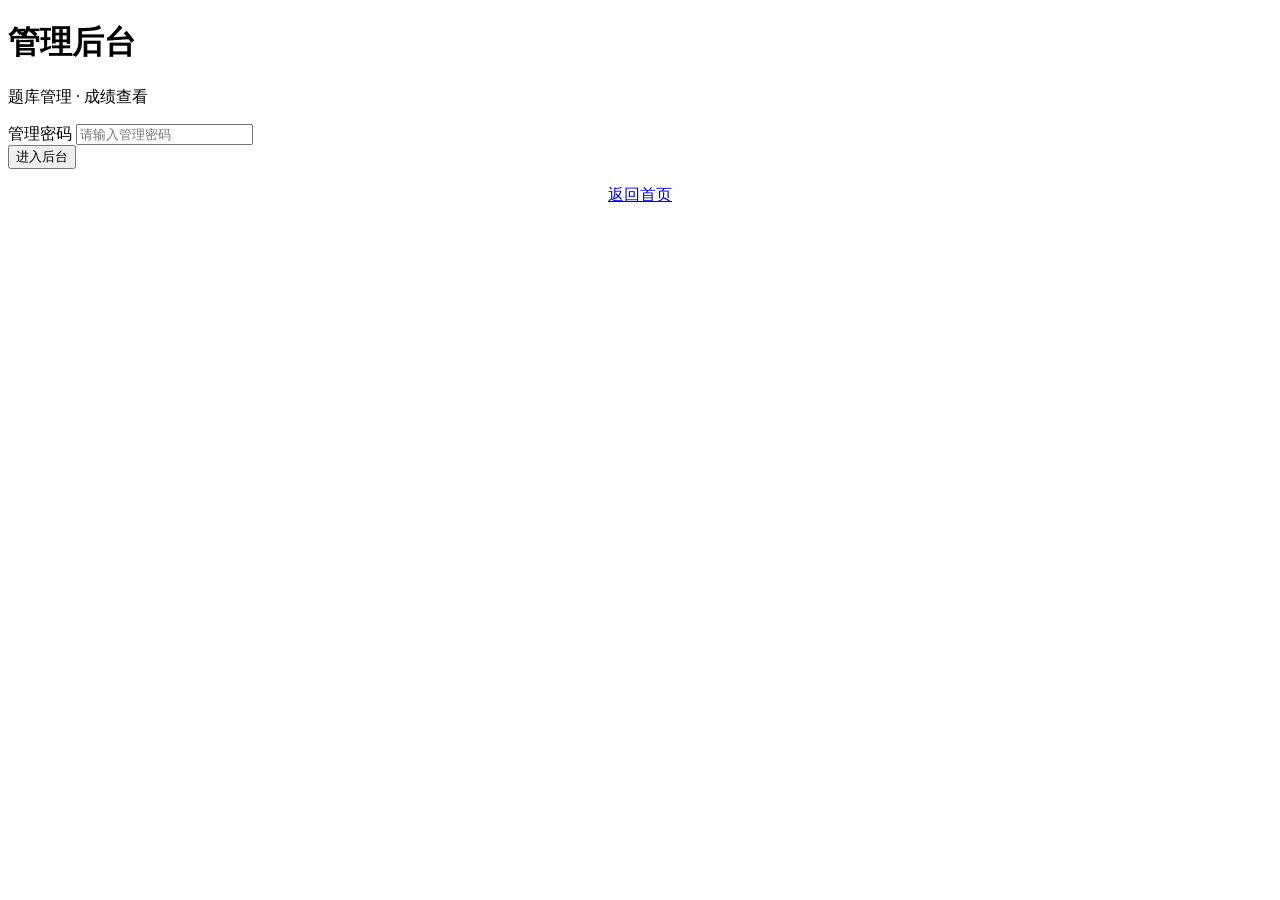
==== admin.html @ 71814c02 "Upload admin.html" ====
<!DOCTYPE html>
<html lang="zh-CN">
<head>
  <meta charset="UTF-8">
  <meta name="viewport" content="width=device-width, initial-scale=1.0, maximum-scale=1.0, user-scalable=no">
  <title>管理后台 - WCM 知识闯关</title>
  <link rel="stylesheet" href="css/style.css">
</head>
<body>
  <div class="container">
    <div class="header">
      <h1>管理后台</h1>
      <p class="subtitle">题库管理 · 成绩查看</p>
    </div>

    <!-- Login -->
    <div class="card" id="loginCard">
      <div class="input-group">
        <label>管理密码</label>
        <input type="password" id="pwdInput" placeholder="请输入管理密码" maxlength="30">
      </div>
      <button class="btn btn-primary" id="loginBtn" onclick="adminLogin()">进入后台</button>
    </div>

    <!-- Admin Panel -->
    <div id="adminPanel" style="display:none;flex:1">

      <!-- Stats -->
      <div class="admin-section">
        <h3>题库概览</h3>
        <div class="stat-grid" id="statGrid">
          <div class="stat-box"><div class="num" id="statTotal">-</div><div class="label">总题数</div></div>
          <div class="stat-box"><div class="num" id="statSingle">-</div><div class="label">单选题</div></div>
          <div class="stat-box"><div class="num" id="statMultiple">-</div><div class="label">多选题</div></div>
          <div class="stat-box"><div class="num" id="statJudge">-</div><div class="label">判断题</div></div>
          <div class="stat-box"><div class="num" id="statScores">-</div><div class="label">成绩数</div></div>
          <div class="stat-box"><div class="num" id="statPlayers">-</div><div class="label">参与人数</div></div>
        </div>
        <button class="btn btn-outline" style="margin-top:12px;font-size:14px" onclick="loadStats()">刷新统计</button>
      </div>

      <!-- Upload Questions -->
      <div class="admin-section">
        <h3>上传题库</h3>
        <p style="font-size:13px;color:var(--text-tertiary);margin-bottom:12px">
          支持 JSON 格式，每题包含：type(single/multiple/judge)、content、options(数组)、correctAnswers(索引数组)
        </p>

        <div style="margin-bottom:12px">
          <button class="btn btn-outline" style="font-size:14px" onclick="document.getElementById('fileInput').click()">选择 JSON 文件导入</button>
          <input type="file" id="fileInput" accept=".json" style="display:none" onchange="handleFileUpload(event)">
        </div>

        <div style="margin-bottom:12px;text-align:center">
          <span style="font-size:13px;color:var(--text-tertiary)">或</span>
        </div>

        <div class="input-group">
          <label>手动输入 JSON</label>
          <textarea id="jsonInput" rows="8" placeholder='[
  {
    "type": "single",
    "content": "示例题目？",
    "options": ["选项A", "选项B", "选项C", "选项D"],
    "correctAnswers": [0]
  },
  {
    "type": "multiple",
    "content": "多选题示例？",
    "options": ["选项A", "选项B", "选项C"],
    "correctAnswers": [0, 2]
  },
  {
    "type": "judge",
    "content": "判断题示例？",
    "options": ["正确", "错误"],
    "correctAnswers": [0]
  }
]' style="width:100%;padding:12px;font-size:14px;border:2px solid var(--border);border-radius:8px;font-family:monospace;resize:vertical"></textarea>
        </div>

        <div style="display:flex;gap:8px">
          <button class="btn btn-primary" style="flex:1" id="appendBtn" onclick="uploadQuestions(false)">追加导入</button>
          <button class="btn btn-teal" style="flex:1" id="replaceBtn" onclick="uploadQuestions(true)">替换全部</button>
        </div>
        <p style="font-size:12px;color:var(--text-tertiary);margin-top:8px">
          追加导入：在现有题库后添加新题<br>
          替换全部：清空旧题库，用新题库替换
        </p>
      </div>

      <!-- Question List -->
      <div class="admin-section">
        <h3>当前题库 <button class="btn-link" style="float:right;font-size:13px" onclick="exportQuestions()">导出</button></h3>
        <div id="questionList" style="max-height:400px;overflow-y:auto">
          <div class="loading" style="padding:20px"><p>点击刷新统计加载题库</p></div>
        </div>
      </div>

      <!-- Score Management -->
      <div class="admin-section">
        <h3>成绩管理</h3>
        <button class="btn btn-outline" style="font-size:14px" onclick="viewScores()">查看全部成绩</button>
        <div id="scoreList" style="margin-top:12px;max-height:400px;overflow-y:auto"></div>
      </div>

      <!-- Danger Zone -->
      <div class="admin-section" style="border:2px solid var(--danger)">
        <h3 style="color:var(--danger)">危险操作</h3>
        <button class="btn btn-danger" id="clearBtn" onclick="confirmClearQuestions()">清空全部题库</button>
        <p style="font-size:12px;color:var(--text-tertiary);margin-top:8px">此操作不可撤销，请谨慎操作</p>
      </div>

    </div>

    <div style="margin-top:auto;padding:16px 0;text-align:center">
      <a href="index.html" class="btn-link">返回首页</a>
    </div>
  </div>

  <script src="js/config.js"></script>
  <script src="js/app.js"></script>
  <script>
    let adminAuthed = false;
    let currentQuestions = [];

    document.getElementById('pwdInput').addEventListener('keypress', e => {
      if (e.key === 'Enter') adminLogin();
    });

    function adminLogin() {
      const pwd = document.getElementById('pwdInput').value.trim();
      if (pwd === CLOUD_CONFIG.adminPassword) {
        adminAuthed = true;
        document.getElementById('loginCard').style.display = 'none';
        document.getElementById('adminPanel').style.display = 'block';
        loadStats();
        showToast('登录成功', 1500);
      } else {
        showToast('密码错误', 2000);
      }
    }

    async function loadStats() {
      showToast('加载中...', 1000);
      const questions = await CloudDB.getQuestions();
      currentQuestions = questions;

      const single = questions.filter(q => (q.type || 'single') === 'single').length;
      const multiple = questions.filter(q => q.type === 'multiple').length;
      const judge = questions.filter(q => q.type === 'judge').length;

      document.getElementById('statTotal').textContent = questions.length;
      document.getElementById('statSingle').textContent = single;
      document.getElementById('statMultiple').textContent = multiple;
      document.getElementById('statJudge').textContent = judge;

      // Load scores count
      const scores = await CloudDB.getLeaderboard();
      document.getElementById('statScores').textContent = scores.length;
      const uniqueNames = new Set(scores.map(s => s.name));
      document.getElementById('statPlayers').textContent = uniqueNames.size;

      renderQuestionList(questions);
    }

    function renderQuestionList(questions) {
      const el = document.getElementById('questionList');
      if (questions.length === 0) {
        el.innerHTML = '<div class="empty-state" style="padding:20px"><p>题库为空</p></div>';
        return;
      }

      const typeMap = { single: '单选', multiple: '多选', judge: '判断' };
      const typeClass = { single: 'single', multiple: 'multiple', judge: 'judge' };

      el.innerHTML = questions.map((q, i) => {
        const qType = q.type || 'single';
        const correctLabels = (q.correctAnswers || []).map(idx => {
          const labels = ['A', 'B', 'C', 'D', 'E', 'F', 'G'];
          return labels[idx] || (idx + 1);
        }).join(', ');
        return `
          <div style="padding:12px 0;border-bottom:1px solid var(--border)">
            <div style="display:flex;align-items:center;gap:8px;margin-bottom:4px">
              <span style="font-size:12px;color:var(--text-tertiary)">#${i + 1}</span>
              <span class="question-type ${typeClass[qType]}" style="margin-bottom:0">${typeMap[qType]}</span>
            </div>
            <div style="font-size:14px;font-weight:500;margin-bottom:4px">${escapeHtml(q.content)}</div>
            <div style="font-size:12px;color:var(--teal)">正确答案: ${correctLabels}</div>
          </div>
        `;
      }).join('');
    }

    function handleFileUpload(event) {
      const file = event.target.files[0];
      if (!file) return;
      const reader = new FileReader();
      reader.onload = (e) => {
        document.getElementById('jsonInput').value = e.target.result;
        showToast('文件已读取，请选择追加或替换', 2000);
      };
      reader.readAsText(file);
    }

    async function uploadQuestions(replace) {
      const jsonText = document.getElementById('jsonInput').value.trim();
      if (!jsonText) {
        showToast('请输入或上传 JSON 数据', 2000);
        return;
      }

      let newQuestions;
      try {
        newQuestions = JSON.parse(jsonText);
        if (!Array.isArray(newQuestions)) {
          showToast('JSON 必须是数组格式', 2000);
          return;
        }
      } catch (e) {
        showToast('JSON 格式错误: ' + e.message, 3000);
        return;
      }

      // Validate
      for (let i = 0; i < newQuestions.length; i++) {
        const q = newQuestions[i];
        if (!q.content || !Array.isArray(q.options) || !Array.isArray(q.correctAnswers)) {
          showToast(`第 ${i + 1} 题格式错误，需包含 content/options/correctAnswers`, 3000);
          return;
        }
        if (!q.type) q.type = 'single';
      }

      const btn = replace ? document.getElementById('replaceBtn') : document.getElementById('appendBtn');
      btn.disabled = true;
      btn.textContent = '上传中...';

      const finalQuestions = replace ? newQuestions : [...currentQuestions, ...newQuestions];
      const ok = await CloudDB.saveQuestions(finalQuestions);

      btn.disabled = false;
      btn.textContent = replace ? '替换全部' : '追加导入';

      if (ok) {
        showToast(`成功${replace ? '替换' : '追加'} ${newQuestions.length} 题`, 2000);
        document.getElementById('jsonInput').value = '';
        document.getElementById('fileInput').value = '';
        loadStats();
      } else {
        showToast('上传失败，请检查网络和配置', 3000);
      }
    }

    function exportQuestions() {
      if (currentQuestions.length === 0) {
        showToast('题库为空', 1500);
        return;
      }
      const blob = new Blob([JSON.stringify(currentQuestions, null, 2)], { type: 'application/json' });
      const url = URL.createObjectURL(blob);
      const a = document.createElement('a');
      a.href = url;
      a.download = `questions_${Date.now()}.json`;
      a.click();
      URL.revokeObjectURL(url);
      showToast('已导出', 1500);
    }

    function confirmClearQuestions() {
      if (currentQuestions.length === 0) {
        showToast('题库已为空', 1500);
        return;
      }
      if (confirm(`确定要清空全部 ${currentQuestions.length} 道题目吗？\n此操作不可撤销！`)) {
        if (confirm('再次确认：真的要清空全部题库吗？')) {
          doClearQuestions();
        }
      }
    }

    async function doClearQuestions() {
      const btn = document.getElementById('clearBtn');
      btn.disabled = true;
      btn.textContent = '清空中...';

      const ok = await CloudDB.clearQuestions();

      btn.disabled = false;
      btn.textContent = '清空全部题库';

      if (ok) {
        showToast('题库已清空', 2000);
        loadStats();
      } else {
        showToast('清空失败，请重试', 2000);
      }
    }

    async function viewScores() {
      const el = document.getElementById('scoreList');
      el.innerHTML = '<div class="loading" style="padding:20px"><div class="spinner"></div><p>加载中...</p></div>';

      const scores = await CloudDB.getLeaderboard();

      if (scores.length === 0) {
        el.innerHTML = '<div class="empty-state" style="padding:20px"><p>暂无成绩</p></div>';
        return;
      }

      el.innerHTML = scores.map((s, i) => {
        const grade = getWCMRank(s.score, s.stars);
        const deptText = [s.department, s.section].filter(Boolean).join(' / ');
        const date = new Date(s.timestamp).toLocaleString('zh-CN', { month: '2-digit', day: '2-digit', hour: '2-digit', minute: '2-digit' });
        return `
          <div class="rank-item">
            <div class="rank-number">${i + 1}</div>
            <div class="rank-info">
              <div class="rank-name">${escapeHtml(s.name)}</div>
              <div class="rank-detail">${escapeHtml(deptText)} · ${formatTime(s.timeUsed)} · ${date}</div>
            </div>
            <div class="rank-score">
              <div class="score-num">${s.score}</div>
              <div class="score-stars">⭐${s.stars}</div>
            </div>
          </div>
        `;
      }).join('');
    }

    function escapeHtml(text) {
      const div = document.createElement('div');
      div.textContent = text || '';
      return div.innerHTML;
    }
  </script>
</body>
</html>
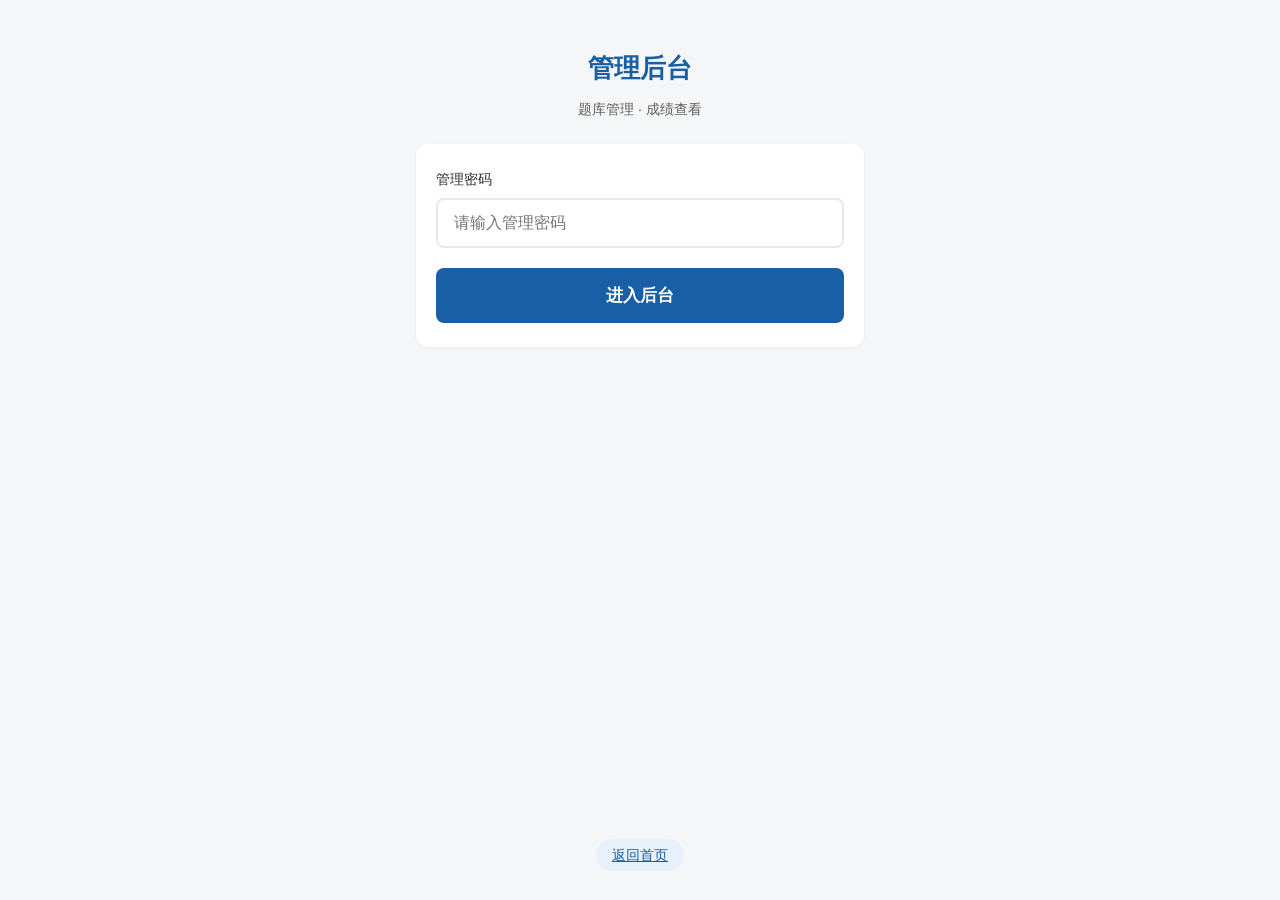
==== commit 3c215a35: "Update admin.html with cache-busting v=2" ====
--- a/admin.html
+++ b/admin.html
@@ -4,7 +4,7 @@
   <meta charset="UTF-8">
   <meta name="viewport" content="width=device-width, initial-scale=1.0, maximum-scale=1.0, user-scalable=no">
   <title>管理后台 - WCM 知识闯关</title>
-  <link rel="stylesheet" href="css/style.css">
+  <link rel="stylesheet" href="css/style.css?v=2">
 </head>
 <body>
   <div class="container">
@@ -118,8 +118,8 @@
     </div>
   </div>
 
-  <script src="js/config.js"></script>
-  <script src="js/app.js"></script>
+  <script src="js/config.js?v=2"></script>
+  <script src="js/app.js?v=2"></script>
   <script>
     let adminAuthed = false;
     let currentQuestions = [];
--- a/css/style.css
+++ b/css/style.css
@@ -0,0 +1,562 @@
+/* WCM 知识闯关 - 云端版样式 */
+* { margin: 0; padding: 0; box-sizing: border-box; }
+
+:root {
+  --primary: #185FA5;
+  --primary-light: #E6F1FB;
+  --teal: #0F6E56;
+  --teal-light: #E1F5EE;
+  --danger: #E24B4A;
+  --danger-light: #FCEBEB;
+  --amber: #EF9F27;
+  --amber-light: #FAEEDA;
+  --bg: #f5f6f8;
+  --card: #ffffff;
+  --text: #2C2C2A;
+  --text-secondary: #5F5E5A;
+  --text-tertiary: #888780;
+  --border: #e8e8e8;
+  --radius: 12px;
+  --radius-sm: 8px;
+}
+
+body {
+  font-family: -apple-system, BlinkMacSystemFont, 'Segoe UI', Roboto, 'Helvetica Neue', Arial, sans-serif;
+  background: var(--bg);
+  color: var(--text);
+  line-height: 1.6;
+  -webkit-font-smoothing: antialiased;
+  min-height: 100vh;
+}
+
+.container {
+  max-width: 480px;
+  margin: 0 auto;
+  padding: 16px;
+  min-height: 100vh;
+  display: flex;
+  flex-direction: column;
+}
+
+.card {
+  background: var(--card);
+  border-radius: var(--radius);
+  padding: 24px 20px;
+  box-shadow: 0 1px 3px rgba(0,0,0,0.06);
+  margin-bottom: 16px;
+}
+
+.header {
+  text-align: center;
+  padding: 32px 0 24px;
+}
+
+.header h1 {
+  font-size: 26px;
+  font-weight: 700;
+  color: var(--primary);
+  margin-bottom: 8px;
+}
+
+.header .subtitle {
+  font-size: 14px;
+  color: var(--text-secondary);
+}
+
+.input-group {
+  margin-bottom: 20px;
+}
+
+.input-group label {
+  display: block;
+  font-size: 14px;
+  font-weight: 500;
+  color: var(--text);
+  margin-bottom: 8px;
+}
+
+.input-group input,
+.input-group textarea,
+.input-group select {
+  width: 100%;
+  padding: 14px 16px;
+  font-size: 16px;
+  border: 2px solid var(--border);
+  border-radius: var(--radius-sm);
+  background: var(--card);
+  color: var(--text);
+  transition: border-color 0.2s;
+  -webkit-appearance: none;
+}
+
+.input-group input:focus,
+.input-group textarea:focus {
+  outline: none;
+  border-color: var(--primary);
+}
+
+.btn {
+  display: block;
+  width: 100%;
+  padding: 16px;
+  font-size: 17px;
+  font-weight: 600;
+  text-align: center;
+  border: none;
+  border-radius: var(--radius-sm);
+  cursor: pointer;
+  transition: opacity 0.2s, transform 0.1s;
+  -webkit-tap-highlight-color: transparent;
+}
+
+.btn:active { transform: scale(0.98); }
+.btn:disabled { opacity: 0.5; cursor: not-allowed; }
+
+.btn-primary {
+  background: var(--primary);
+  color: #fff;
+}
+
+.btn-teal {
+  background: var(--teal);
+  color: #fff;
+}
+
+.btn-danger {
+  background: var(--danger);
+  color: #fff;
+}
+
+.btn-outline {
+  background: transparent;
+  border: 2px solid var(--border);
+  color: var(--text);
+}
+
+.btn-link {
+  display: inline;
+  width: auto;
+  padding: 8px 16px;
+  font-size: 14px;
+  background: var(--primary-light);
+  color: var(--primary);
+  border-radius: 20px;
+}
+
+/* Game */
+.game-header {
+  display: flex;
+  justify-content: space-between;
+  align-items: center;
+  margin-bottom: 16px;
+}
+
+.level-badge {
+  background: var(--primary);
+  color: #fff;
+  padding: 4px 14px;
+  border-radius: 20px;
+  font-size: 13px;
+  font-weight: 600;
+}
+
+.score-display {
+  font-size: 14px;
+  color: var(--text-secondary);
+}
+
+.score-display strong {
+  color: var(--primary);
+  font-size: 18px;
+}
+
+.timer-bar {
+  height: 6px;
+  background: var(--border);
+  border-radius: 3px;
+  overflow: hidden;
+  margin-bottom: 16px;
+}
+
+.timer-fill {
+  height: 100%;
+  background: var(--teal);
+  border-radius: 3px;
+  transition: width 1s linear, background-color 0.3s;
+}
+
+.timer-fill.warning { background: var(--amber); }
+.timer-fill.danger { background: var(--danger); }
+
+.timer-text {
+  text-align: center;
+  font-size: 28px;
+  font-weight: 700;
+  margin-bottom: 16px;
+}
+
+.timer-text.danger { color: var(--danger); }
+
+.question-card {
+  background: var(--card);
+  border-radius: var(--radius);
+  padding: 24px 20px;
+  box-shadow: 0 1px 3px rgba(0,0,0,0.06);
+  margin-bottom: 16px;
+}
+
+.question-type {
+  display: inline-block;
+  font-size: 12px;
+  padding: 2px 10px;
+  border-radius: 12px;
+  margin-bottom: 12px;
+  font-weight: 500;
+}
+
+.question-type.single { background: var(--primary-light); color: var(--primary); }
+.question-type.multiple { background: var(--amber-light); color: var(--amber); }
+.question-type.judge { background: var(--teal-light); color: var(--teal); }
+
+.question-text {
+  font-size: 18px;
+  font-weight: 500;
+  line-height: 1.5;
+  margin-bottom: 20px;
+}
+
+.options { display: flex; flex-direction: column; gap: 10px; }
+
+.option {
+  display: flex;
+  align-items: center;
+  padding: 14px 16px;
+  border: 2px solid var(--border);
+  border-radius: var(--radius-sm);
+  cursor: pointer;
+  transition: all 0.2s;
+  -webkit-tap-highlight-color: transparent;
+}
+
+.option:active { transform: scale(0.99); }
+
+.option.selected {
+  border-color: var(--primary);
+  background: var(--primary-light);
+}
+
+.option.correct {
+  border-color: var(--teal);
+  background: var(--teal-light);
+}
+
+.option.wrong {
+  border-color: var(--danger);
+  background: var(--danger-light);
+}
+
+.option-label {
+  display: flex;
+  align-items: center;
+  justify-content: center;
+  width: 28px;
+  height: 28px;
+  border-radius: 50%;
+  background: var(--border);
+  font-size: 13px;
+  font-weight: 600;
+  margin-right: 12px;
+  flex-shrink: 0;
+  color: var(--text-secondary);
+}
+
+.option.selected .option-label {
+  background: var(--primary);
+  color: #fff;
+}
+
+.option.correct .option-label {
+  background: var(--teal);
+  color: #fff;
+}
+
+.option.wrong .option-label {
+  background: var(--danger);
+  color: #fff;
+}
+
+.option-text {
+  font-size: 15px;
+  flex: 1;
+}
+
+.stars-row {
+  display: flex;
+  justify-content: center;
+  gap: 4px;
+  margin: 12px 0;
+}
+
+.star {
+  font-size: 28px;
+  color: var(--amber);
+}
+
+.star.empty { color: var(--border); }
+
+/* Result */
+.result-card {
+  text-align: center;
+  padding: 40px 24px;
+}
+
+.result-card .big-score {
+  font-size: 64px;
+  font-weight: 700;
+  color: var(--primary);
+  line-height: 1;
+  margin: 16px 0;
+}
+
+.result-card .grade-display {
+  font-size: 20px;
+  font-weight: 600;
+  margin: 12px 0;
+}
+
+.result-card .info-row {
+  display: flex;
+  justify-content: center;
+  gap: 24px;
+  margin: 20px 0;
+}
+
+.result-card .info-item {
+  text-align: center;
+}
+
+.result-card .info-item .num {
+  font-size: 24px;
+  font-weight: 700;
+  color: var(--text);
+}
+
+.result-card .info-item .label {
+  font-size: 12px;
+  color: var(--text-tertiary);
+  margin-top: 4px;
+}
+
+/* Ranking */
+.ranking-list {
+  display: flex;
+  flex-direction: column;
+  gap: 8px;
+}
+
+.rank-item {
+  display: flex;
+  align-items: center;
+  padding: 14px 16px;
+  background: var(--card);
+  border-radius: var(--radius-sm);
+  box-shadow: 0 1px 2px rgba(0,0,0,0.04);
+}
+
+.rank-number {
+  width: 32px;
+  height: 32px;
+  display: flex;
+  align-items: center;
+  justify-content: center;
+  border-radius: 50%;
+  font-size: 14px;
+  font-weight: 700;
+  margin-right: 12px;
+  flex-shrink: 0;
+  background: var(--border);
+  color: var(--text-secondary);
+}
+
+.rank-item:nth-child(1) .rank-number { background: #FFD700; color: #fff; }
+.rank-item:nth-child(2) .rank-number { background: #C0C0C0; color: #fff; }
+.rank-item:nth-child(3) .rank-number { background: #CD7F32; color: #fff; }
+
+.rank-info {
+  flex: 1;
+  min-width: 0;
+}
+
+.rank-name {
+  font-size: 15px;
+  font-weight: 600;
+  color: var(--text);
+  white-space: nowrap;
+  overflow: hidden;
+  text-overflow: ellipsis;
+}
+
+.rank-detail {
+  font-size: 12px;
+  color: var(--text-tertiary);
+}
+
+.rank-score {
+  text-align: right;
+  flex-shrink: 0;
+  margin-left: 8px;
+}
+
+.rank-score .score-num {
+  font-size: 18px;
+  font-weight: 700;
+  color: var(--primary);
+}
+
+.rank-score .score-stars {
+  font-size: 11px;
+  color: var(--amber);
+}
+
+/* Admin */
+.admin-section {
+  background: var(--card);
+  border-radius: var(--radius);
+  padding: 20px;
+  margin-bottom: 16px;
+  box-shadow: 0 1px 3px rgba(0,0,0,0.06);
+}
+
+.admin-section h3 {
+  font-size: 16px;
+  font-weight: 600;
+  margin-bottom: 12px;
+  color: var(--text);
+}
+
+.stat-grid {
+  display: grid;
+  grid-template-columns: repeat(3, 1fr);
+  gap: 8px;
+}
+
+.stat-box {
+  text-align: center;
+  padding: 12px 8px;
+  background: var(--bg);
+  border-radius: var(--radius-sm);
+}
+
+.stat-box .num {
+  font-size: 22px;
+  font-weight: 700;
+  color: var(--primary);
+}
+
+.stat-box .label {
+  font-size: 11px;
+  color: var(--text-tertiary);
+  margin-top: 2px;
+}
+
+/* Grade badge */
+.grade-badge {
+  display: inline-flex;
+  align-items: center;
+  gap: 6px;
+  font-size: 13px;
+  font-weight: 600;
+}
+
+.grade-dot {
+  width: 8px;
+  height: 8px;
+  border-radius: 50%;
+  display: inline-block;
+}
+
+/* Toast */
+.toast {
+  position: fixed;
+  bottom: 80px;
+  left: 50%;
+  transform: translateX(-50%) translateY(20px);
+  background: rgba(44, 44, 42, 0.92);
+  color: #fff;
+  padding: 12px 24px;
+  border-radius: 24px;
+  font-size: 14px;
+  opacity: 0;
+  transition: opacity 0.3s, transform 0.3s;
+  z-index: 9999;
+  white-space: nowrap;
+}
+
+.toast.show {
+  opacity: 1;
+  transform: translateX(-50%) translateY(0);
+}
+
+/* Loading */
+.loading {
+  text-align: center;
+  padding: 40px 0;
+  color: var(--text-tertiary);
+  font-size: 14px;
+}
+
+.loading .spinner {
+  display: inline-block;
+  width: 32px;
+  height: 32px;
+  border: 3px solid var(--border);
+  border-top-color: var(--primary);
+  border-radius: 50%;
+  animation: spin 0.8s linear infinite;
+  margin-bottom: 12px;
+}
+
+@keyframes spin { to { transform: rotate(360deg); } }
+
+/* Nav */
+.bottom-nav {
+  display: flex;
+  justify-content: space-around;
+  padding: 12px 0;
+  background: var(--card);
+  border-top: 1px solid var(--border);
+  margin-top: auto;
+  position: sticky;
+  bottom: 0;
+}
+
+.bottom-nav a {
+  display: flex;
+  flex-direction: column;
+  align-items: center;
+  gap: 2px;
+  font-size: 11px;
+  color: var(--text-tertiary);
+  text-decoration: none;
+  padding: 4px 12px;
+  border-radius: 8px;
+}
+
+.bottom-nav a.active {
+  color: var(--primary);
+}
+
+.bottom-nav a .icon {
+  font-size: 20px;
+}
+
+.empty-state {
+  text-align: center;
+  padding: 60px 20px;
+  color: var(--text-tertiary);
+}
+
+.empty-state .icon {
+  font-size: 48px;
+  margin-bottom: 12px;
+}
